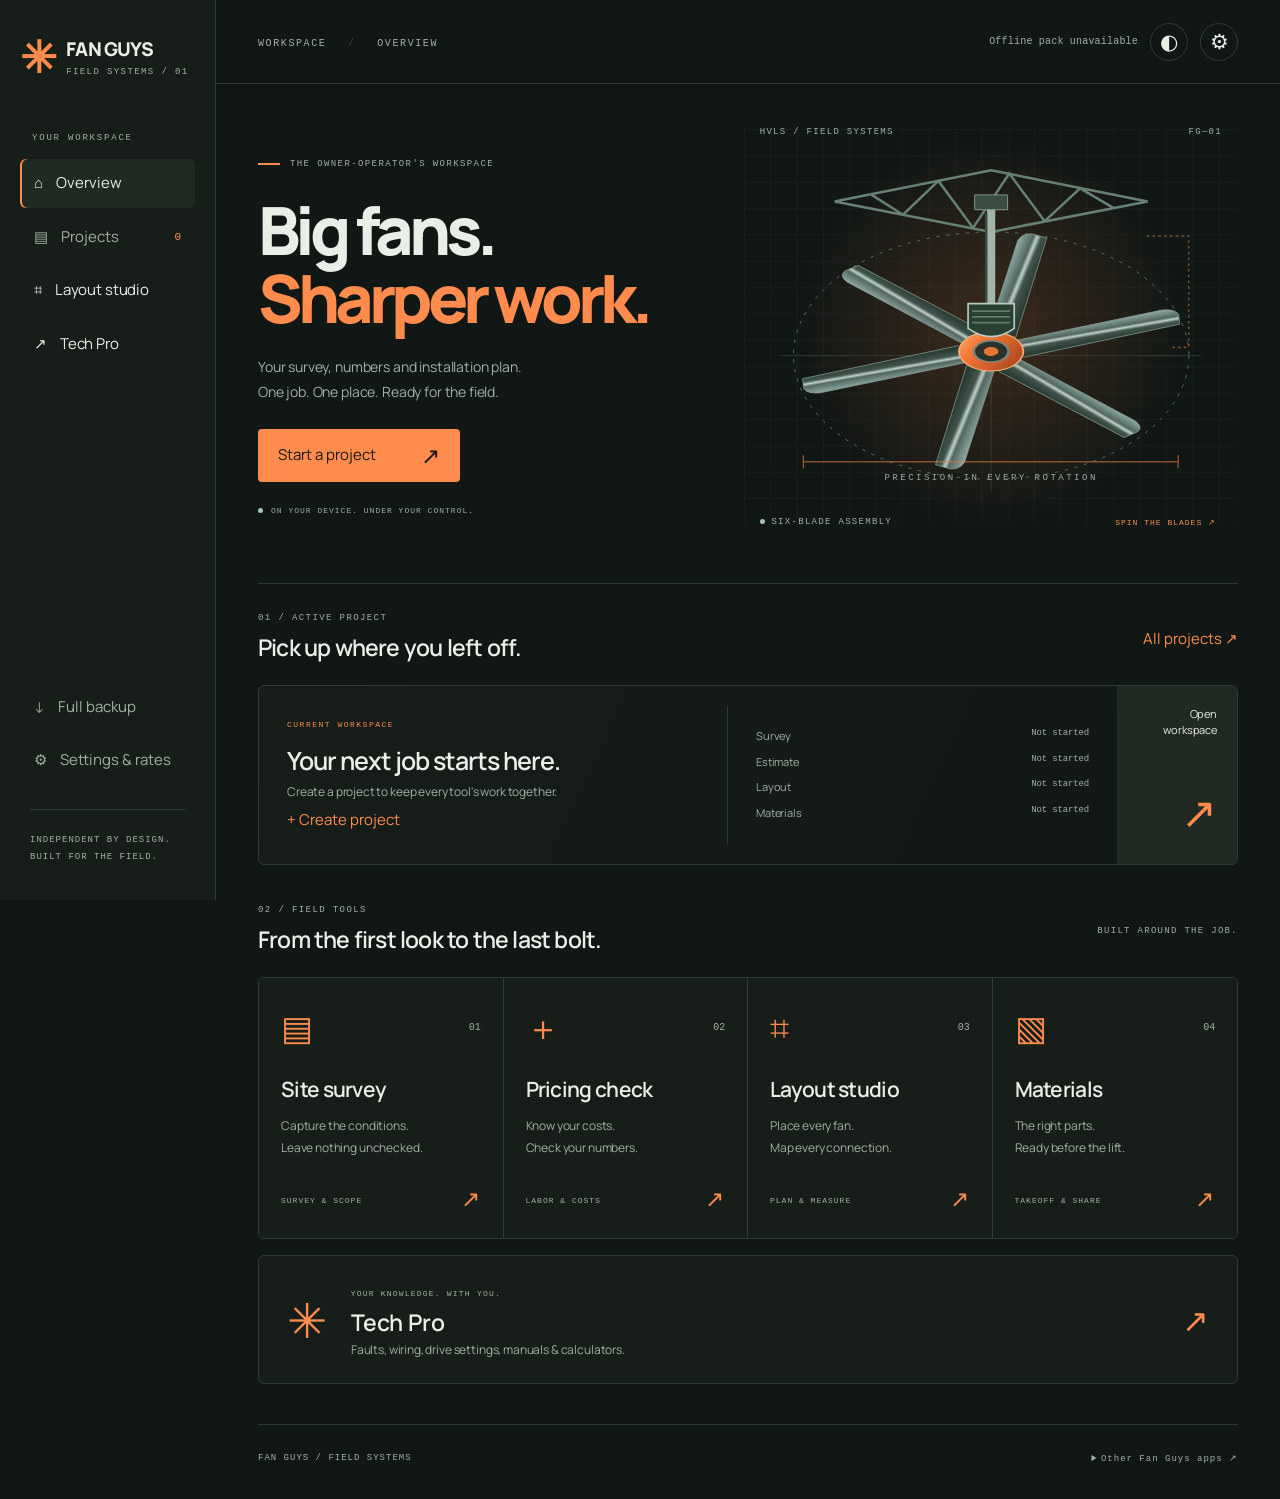
==== index.html @ 29562579 "Fan Guys Tools V2 test copy (isolated storage) Rebuilt package with these changes: its own app name/" ====
<!doctype html><html lang="en" data-theme="dark"><head><meta charset="utf-8"><meta name="viewport" content="width=device-width, initial-scale=1, viewport-fit=cover"><meta name="theme-color" content="#111514"><meta name="apple-mobile-web-app-capable" content="yes"><meta name="apple-mobile-web-app-status-bar-style" content="black-translucent"><title>Fan Guys · Field workspace</title><link rel="manifest" href="manifest.json"><link rel="apple-touch-icon" href="apple-touch-icon.png"><link rel="stylesheet" href="shared/workspace.css"><link rel="stylesheet" href="shared/home.css"><script src="shared/store.js"></script><script src="shared/home.js" defer></script></head><body class="home">
<aside class="rail"><a class="wordmark" href="./"><span class="brandmark">✳</span><span>FAN GUYS<small>FIELD SYSTEMS / 01</small></span></a><div class="rail-label">YOUR WORKSPACE</div><button class="rail-link active" data-action="home">⌂ <span>Overview</span></button><button class="rail-link" data-action="jobs">▤ <span>Projects</span><span id="jobCount" class="rail-count">0</span></button><a class="rail-link" href="layout/">⌗ <span>Layout studio</span></a><a class="rail-link" href="tech/">↗ <span>Tech Pro</span></a><div class="rail-bottom"><button class="rail-link" data-action="backup">↓ <span>Full backup</span></button><button class="rail-link" data-action="settings">⚙ <span>Settings & rates</span></button><div class="rail-foot">INDEPENDENT BY DESIGN.<br>BUILT FOR THE FIELD.</div></div></aside>
<div class="main-shell"><a id="toLauncher" href="https://thefanguys.github.io/" hidden style="padding:10px 16px 0;color:var(--orange,#F28C0F);font-weight:700;text-decoration:none">‹ All Fan Guys apps</a><header class="home-header"><div><span class="mobile-brand">✳ FAN GUYS</span><span class="desktop-breadcrumb">WORKSPACE <span>/</span> OVERVIEW</span></div><div class="header-actions"><span class="connection" id="offlineState">Checking offline pack</span><button class="round-button" id="themeButton" aria-label="Toggle daylight theme">◐</button><button class="round-button" data-action="settings" aria-label="Settings">⚙</button></div></header>
<main><section class="hero"><div class="hero-copy"><div class="eyebrow"><span class="orange-line"></span> THE OWNER-OPERATOR'S WORKSPACE</div><h1>Big fans.<br><span>Sharper work.</span></h1><p>Your survey, numbers and installation plan.<br>One job. One place. Ready for the field.</p><button class="primary" id="heroResume">Start a project <span>↗</span></button><div class="hero-caption"><span class="status-dot"></span> ON YOUR DEVICE. UNDER YOUR CONTROL.</div></div>
<div class="fan-art" aria-label="Interactive six-blade HVLS fan illustration"><div class="art-label">HVLS / FIELD SYSTEMS<span>FG—01</span></div><svg viewBox="0 0 600 480" role="img" aria-label="Six-blade fan suspended from a fixed structural mount"><defs><linearGradient id="metal" x1="0" y1="0" x2="0" y2="1"><stop stop-color="#8eaaa3"/><stop offset=".38" stop-color="#526760"/><stop offset=".48" stop-color="#bed1c9"/><stop offset=".6" stop-color="#40554c"/><stop offset="1" stop-color="#22332c"/></linearGradient><linearGradient id="hub" x2="1" y2="1"><stop stop-color="#edb67b"/><stop offset=".3" stop-color="#f77735"/><stop offset="1" stop-color="#9c401e"/></linearGradient><radialGradient id="glow"><stop stop-color="#ee7734" stop-opacity=".2"/><stop offset="1" stop-color="#ee7734" stop-opacity="0"/></radialGradient><pattern id="grid" width="32" height="32" patternUnits="userSpaceOnUse"><path d="M32 0H0V32" fill="none" stroke="#759282" stroke-opacity=".13"/></pattern></defs><rect width="600" height="480" fill="url(#grid)"/><circle cx="300" cy="245" r="235" fill="url(#glow)"/><g fill="none" stroke="#668174" stroke-width="1"><ellipse cx="300" cy="275" rx="240" ry="150" stroke-dasharray="4 8"/><path d="M45 275H555M300 110V440" stroke-opacity=".35"/><path d="M110 88L300 50 490 88M110 88L300 125 490 88M155 80L193 104 236 63 278 120 322 54 365 112 408 72 449 96" stroke-width="3"/><path d="M300 88V218" stroke="#a3b5aa" stroke-width="10"/><path d="M294 102V216" stroke="#354b3e" stroke-width="3"/><path d="M280 80H320V98H280Z" fill="#394d42" stroke="#95a99b"/></g><g transform="translate(300 270) scale(1 .61) rotate(-16)"><g id="artRotor"><g fill="url(#metal)" stroke="#8ba295" stroke-width="1"><path id="blade" d="M20 -12 L222 -22 Q238 -20 239 -8 L235 11 35 22Z"/><use href="#blade" transform="rotate(60)"/><use href="#blade" transform="rotate(120)"/><use href="#blade" transform="rotate(180)"/><use href="#blade" transform="rotate(240)"/><use href="#blade" transform="rotate(300)"/></g><circle r="39" fill="url(#hub)" stroke="#f9ae75" stroke-width="2"/><circle r="21" fill="#2a322b" stroke="#7a887b" stroke-width="3"/><circle r="9" fill="#e47737"/></g></g><g fill="none" stroke="#baccbd" stroke-width="2"><path d="M272 212H328V242Q300 262 272 242Z" fill="#283f31"/><path d="M277 221H323M277 228H323M277 235H323" stroke="#657b6a"/></g><g fill="none" stroke="#e77a3d" stroke-width="1"><path d="M72 404H527M72 396V412M527 396V412"/><path d="M489 130H540V265H519" stroke-dasharray="3 4"/></g><text x="300" y="426" text-anchor="middle" fill="#9cab9f" font-family="monospace" font-size="11" letter-spacing="3">PRECISION IN EVERY ROTATION</text></svg><div class="art-footer"><span><i class="status-dot"></i> SIX-BLADE ASSEMBLY</span><button id="spinFan" aria-label="Spin fan illustration">SPIN THE BLADES ↗</button></div></div></section>
<section id="recoveryBanner" class="recovery-banner" hidden><div><b>Your previous work is safe.</b><p>Bring legacy tool drafts into a project when you're ready.</p></div><button class="secondary" data-action="recover">Review saved work ↗</button></section>
<section class="project-section"><div class="section-heading"><div><span class="eyebrow">01 / ACTIVE PROJECT</span><h2>Pick up where you left off.</h2></div><button class="text-button" data-action="jobs">All projects ↗</button></div><div class="project-panel"><div class="project-identity"><span class="project-badge">CURRENT WORKSPACE</span><h3 id="projectName">Your next job starts here.</h3><p id="projectAddress">Create a project to keep every tool's work together.</p><button class="text-button" id="editProject">+ Create project</button></div><div class="project-progress" id="projectProgress"></div><a class="project-open" href="survey/" id="projectResume"><span>Open workspace</span><b>↗</b></a></div></section>
<section class="tool-section"><div class="section-heading"><div><span class="eyebrow">02 / FIELD TOOLS</span><h2>From the first look to the last bolt.</h2></div><span class="section-aside">BUILT AROUND THE JOB.</span></div><div class="tool-grid">
<a class="tool-link" href="survey/"><span class="tool-top"><span class="tool-icon">▤</span><small>01</small></span><h3>Site survey</h3><p>Capture the conditions.<br>Leave nothing unchecked.</p><span class="tool-bottom">SURVEY & SCOPE <b>↗</b></span></a>
<a class="tool-link" href="estimate/"><span class="tool-top"><span class="tool-icon">＋</span><small>02</small></span><h3>Pricing check</h3><p>Know your costs.<br>Check your numbers.</p><span class="tool-bottom">LABOR & COSTS <b>↗</b></span></a>
<a class="tool-link" href="layout/"><span class="tool-top"><span class="tool-icon">⌗</span><small>03</small></span><h3>Layout studio</h3><p>Place every fan.<br>Map every connection.</p><span class="tool-bottom">PLAN & MEASURE <b>↗</b></span></a>
<a class="tool-link" href="materials/"><span class="tool-top"><span class="tool-icon">▧</span><small>04</small></span><h3>Materials</h3><p>The right parts.<br>Ready before the lift.</p><span class="tool-bottom">TAKEOFF & SHARE <b>↗</b></span></a>
</div><a class="tech-strip" href="tech/"><span class="tech-plus">✳</span><div><small>YOUR KNOWLEDGE. WITH YOU.</small><h3>Tech Pro</h3><p>Faults, wiring, drive settings, manuals & calculators.</p></div><span class="tech-arrow">↗</span></a></section>
<footer class="home-footer"><span>FAN GUYS / FIELD SYSTEMS</span><details><summary>Other Fan Guys apps ↗</summary><a href="https://thefanguys.github.io/Fan-Guys-Books/" target="_blank" rel="noopener">Books · Invoices & ledger ↗</a><a href="https://thefanguys.github.io/FanOSProDigitalTwin/" target="_blank" rel="noopener">FanOS Digital Twin ↗</a><a href="https://thefanguys.github.io/Vivid-Air-Authorized-Installer-Program/" target="_blank" rel="noopener">Installer program ↗</a></details></footer></main></div>
<nav class="home-mobile-nav" aria-label="Workspace"><button data-action="home" aria-current="page">⌂<span>Overview</span></button><button data-action="jobs">▤<span>Projects</span></button><a href="tech/">✳<span>Tech Pro</span></a><button data-action="settings">⚙<span>Settings</span></button></nav>
<dialog id="panel"><header><h2 id="panelTitle"></h2><button id="closePanel" class="round-button" aria-label="Close dialog">×</button></header><div id="panelContent"></div></dialog><div id="homeToast" role="status"></div><input type="file" id="backupInput" accept="application/json,.json" hidden>
<script>try{if(/from=launcher/.test(location.search))sessionStorage.setItem("fgt-from-launcher","1");if(sessionStorage.getItem("fgt-from-launcher"))document.getElementById("toLauncher").hidden=false}catch(e){}</script></body></html>
---- shared/workspace.css ----
@font-face{font-family:'Field Sans';src:url('vendor/manrope-400.ttf');font-weight:400;font-display:swap}
@font-face{font-family:'Field Sans';src:url('vendor/manrope-500.ttf');font-weight:500;font-display:swap}
@font-face{font-family:'Field Sans';src:url('vendor/manrope-600.ttf');font-weight:600;font-display:swap}
@font-face{font-family:'Field Sans';src:url('vendor/manrope-700.ttf');font-weight:700;font-display:swap}
@font-face{font-family:'Field Sans';src:url('vendor/manrope-800.ttf');font-weight:800;font-display:swap}
:root{--ws-bg:#111715;--ws-panel:#171e1a;--ws-raised:#202922;--ws-line:#303c33;--ws-text:#e9eee7;--ws-muted:#a2afa2;--ws-accent:#ff8b4d;--ws-danger:#ff9e93;--ws-soft:#32251c;color-scheme:dark}
:root[data-theme=light]{--ws-bg:#f2f3ed;--ws-panel:#fcfcf7;--ws-raised:#e6e9df;--ws-line:#cbd2c5;--ws-text:#19251d;--ws-muted:#566455;--ws-accent:#b94d16;--ws-danger:#b52318;--ws-soft:#f6e9dd;color-scheme:light}
*:focus-visible{outline:2px solid var(--ws-accent)!important;outline-offset:3px}button:disabled{opacity:.45;cursor:not-allowed!important}button,input,select,textarea{touch-action:manipulation}button,a,input,select{scroll-margin-top:100px}body[data-tool]{padding-top:calc(76px + env(safe-area-inset-top))!important;padding-bottom:calc(90px + env(safe-area-inset-bottom))!important;background:var(--ws-bg)!important;color:var(--ws-text)!important;font-family:'Field Sans',Arial,sans-serif!important;--bg:var(--ws-bg);--surface:var(--ws-panel);--surface2:var(--ws-raised);--panel:var(--ws-panel);--panel2:var(--ws-raised);--border:var(--ws-line);--border2:var(--ws-line);--line:var(--ws-line);--text:var(--ws-text);--text2:var(--ws-muted);--text3:var(--ws-muted);--muted:var(--ws-muted);--primary:var(--ws-accent);--primary-light:var(--ws-accent);--accent:var(--ws-accent);--accent2:var(--ws-accent);--amber:var(--ws-accent);--danger-light:#40211f;--success-light:#1c3325;--warn-light:#3d301e}
.workspace-header{height:calc(68px + env(safe-area-inset-top));padding:calc(10px + env(safe-area-inset-top)) 24px 10px;display:flex;align-items:center;gap:17px;position:fixed;top:0;left:0;right:0;border-bottom:1px solid var(--ws-line);background:var(--ws-panel);color:var(--ws-text);z-index:2000;font:14px 'Field Sans',Arial,sans-serif}.workspace-back{width:38px;height:38px;display:grid;place-items:center;font:32px Arial;color:var(--ws-accent)!important;text-decoration:none;border:1px solid var(--ws-line);border-radius:50%;flex:none}.workspace-title{display:flex;flex-direction:column;gap:4px;min-width:0;flex:1}.workspace-title small{font:9px monospace;letter-spacing:2px;text-transform:uppercase;color:var(--ws-muted)}.workspace-title strong{font-size:15px;overflow:hidden;text-overflow:ellipsis;white-space:nowrap}.workspace-theme{background:none;border:1px solid var(--ws-line);border-radius:50%;height:38px;width:38px;color:var(--ws-accent);font:23px Arial}#workspace-status{color:var(--ws-muted);font:10px monospace;text-align:right;max-width:125px}#workspace-status.failed{color:var(--ws-danger)}.workspace-nav{position:fixed;z-index:2000;bottom:0;left:0;right:0;background:var(--ws-panel);border-top:1px solid var(--ws-line);display:flex;justify-content:center;padding:8px 12px calc(8px + env(safe-area-inset-bottom));font:12px 'Field Sans',Arial,sans-serif;gap:8px}.workspace-nav a{padding:13px 22px;color:var(--ws-muted);text-decoration:none;border-radius:5px}.workspace-nav a[aria-current]{background:var(--ws-soft);color:var(--ws-accent)}
body[data-tool] button{min-height:40px}body[data-tool] input:not([type=checkbox]):not([type=radio]),body[data-tool] select,body[data-tool] textarea{font-size:16px!important}body[data-tool] button,body[data-tool] input,body[data-tool] select,body[data-tool] textarea{font-family:'Field Sans',Arial,sans-serif!important}body[data-tool=estimate] #header{background:transparent;border:0;margin:0 auto;max-width:1050px;padding:25px 30px 15px}body[data-tool=estimate] #header .inner{max-width:none;margin:0}body[data-tool=estimate] #header .icon{display:none}body[data-tool=estimate] #header h1{font:600 42px/1.15 'Field Sans',Arial,sans-serif;letter-spacing:-2px;color:var(--ws-text)}body[data-tool=estimate] #header .brand{color:var(--ws-accent);font:10px monospace;letter-spacing:2px;margin-bottom:10px}body[data-tool=estimate] #app{max-width:1050px;padding:15px 30px;margin:0 auto}body[data-tool=estimate] .section{background:var(--ws-panel);border:1px solid var(--ws-line);border-radius:8px;padding:22px;margin-bottom:14px}body[data-tool=estimate] .lbl{color:var(--ws-muted);font:11px/1.6 'Field Sans',Arial,sans-serif;letter-spacing:1px}body[data-tool=estimate] .fan-row{background:var(--ws-bg);border-color:var(--ws-line);border-radius:5px;padding:16px}body[data-tool=estimate] .fan-row-name{font:600 16px 'Field Sans',Arial,sans-serif;color:var(--ws-text)}body[data-tool=estimate] .fan-row-rate,body[data-tool=estimate] .sub-text,body[data-tool=estimate] .tier-rates{color:var(--ws-muted)!important;font:12px/1.6 'Field Sans',Arial,sans-serif}body[data-tool=estimate] input{background:var(--ws-bg);border-color:var(--ws-line);color:var(--ws-text)}body[data-tool=estimate] .pill-btn,body[data-tool=estimate] .qty-btn{border-color:var(--ws-line);background:var(--ws-bg);color:var(--ws-text);font-size:13px}body[data-tool=estimate] .pill-btn.active{color:#171914;background:var(--ws-accent)}body[data-tool=estimate] #calc-btn{background:var(--ws-accent);font:700 16px 'Field Sans',Arial,sans-serif;letter-spacing:0;border-radius:6px;min-height:56px}body[data-tool=estimate] #results{border-color:var(--ws-line);background:var(--ws-panel);color:var(--ws-text);border-radius:8px}body[data-tool=estimate] .quote-row{border-color:var(--ws-line);background:var(--ws-soft)}body[data-tool=estimate] .quote-val{color:var(--ws-accent)}body[data-tool=estimate] .li-label,body[data-tool=estimate] .line-item{color:var(--ws-text)}.rate-issues{background:#40211f;color:#ffb3a6;padding:14px;line-height:1.7;font-size:13px}.rate-ok,.schedule-summary{padding:12px 16px;color:var(--ws-muted);font-size:12px;border-top:1px solid var(--ws-line)}
body[data-tool=survey] .app-header{position:relative;top:auto;background:var(--ws-panel);box-shadow:none;height:65px}body[data-tool=survey] .app-header h1{font-family:'Field Sans',Arial,sans-serif!important;letter-spacing:-1px}body[data-tool=survey] .tab-nav{top:calc(68px + env(safe-area-inset-top));background:var(--ws-panel)}body[data-tool=survey] .card,body[data-tool=survey] .fan-card{border:1px solid var(--ws-line);box-shadow:none}body[data-tool=survey] .page-header h2{font-family:'Field Sans',Arial,sans-serif;letter-spacing:-1px}body[data-tool=survey] .btn-primary{background:var(--ws-accent);color:#171914}body[data-tool=layout] .bar{top:calc(68px + env(safe-area-inset-top))}body[data-tool=layout] #dock{bottom:calc(59px + env(safe-area-inset-bottom));padding-bottom:8px}body[data-tool=layout] #scope{bottom:calc(195px + env(safe-area-inset-bottom))}body[data-tool=layout] #ctx{bottom:calc(137px + env(safe-area-inset-bottom))}body[data-tool=layout] .sheet{z-index:2100}body[data-tool=layout] #shellBar{top:calc(68px + env(safe-area-inset-top))}
@media(min-width:900px){body[data-tool=estimate] #app{display:grid;grid-template-columns:1fr 1fr;gap:14px;align-items:start}body[data-tool=estimate] .section{margin-bottom:0}body[data-tool=estimate] #results,body[data-tool=estimate] #calc-btn{grid-column:1/-1}body[data-tool=survey] .main-content{max-width:1100px}}
@media(max-width:600px){.workspace-header{padding-left:14px;padding-right:14px;gap:10px}.workspace-title strong{font-size:13px}#workspace-status{font-size:8px;max-width:90px}.workspace-nav{gap:0;padding-left:4px;padding-right:4px}.workspace-nav a{padding:13px 0;text-align:center;flex:1;font-size:11px}body[data-tool=estimate] #header{padding:24px 20px 8px}body[data-tool=estimate] #header h1{font-size:33px}body[data-tool=estimate] #app{padding:12px 16px}body[data-tool=estimate] .section{padding:17px}body[data-tool=estimate] .fan-row{padding:13px}body[data-tool=estimate] .fan-row-name{font-size:14px}body[data-tool=estimate] .fan-row-rate{font-size:11px}body[data-tool=estimate] .qty-btn{min-height:44px;min-width:38px}}
@media print{.workspace-header,.workspace-nav{display:none!important}body[data-tool]{padding:0!important;background:white!important;color:black!important}}
@media(prefers-reduced-motion:reduce){*{scroll-behavior:auto!important;animation-duration:.001ms!important;transition-duration:.001ms!important}}
body[data-tool=layout] #layoutSaveStatus{position:fixed;top:calc(124px + env(safe-area-inset-top));left:12px;z-index:6;font:10px 'Field Sans',sans-serif;background:var(--ws-panel);border:1px solid var(--ws-line);border-radius:4px;padding:6px 9px;color:var(--ws-muted);pointer-events:none}
body[data-tool=layout] #banner{top:calc(155px + env(safe-area-inset-top))!important}
@media(max-width:760px){body[data-tool=layout] .bar{gap:5px}body[data-tool=layout] .job .lbl{display:none}body[data-tool=layout] .job .name{font-size:12px}body[data-tool=layout] #dock .tool{min-width:0}body[data-tool=layout] #layoutSaveStatus{font-size:9px}}
.layout-layer{display:flex;gap:12px;align-items:center;min-height:46px;padding:8px 4px;border-bottom:1px solid var(--ws-line);font-size:14px}.layout-layer input{width:22px;height:22px;accent-color:var(--ws-accent)}#objectLayers{display:grid;grid-template-columns:1fr 1fr;gap:0 18px;margin:15px 0}.layout-close{margin-left:auto;width:44px;height:44px;border:1px solid var(--ws-line);background:var(--ws-raised);color:var(--ws-text);border-radius:50%;font-size:24px}.sheet h3{display:flex;align-items:center;justify-content:space-between;gap:12px}.sheet[inert]{visibility:hidden}
#layoutExportStatus:not(:empty){position:fixed;left:12px;top:calc(157px + env(safe-area-inset-top));z-index:7;color:var(--ws-accent);font:11px 'Field Sans',sans-serif;background:var(--ws-panel);padding:8px;border:1px solid var(--ws-line);border-radius:4px}
#fgtPdfReady{position:fixed;bottom:calc(80px + env(safe-area-inset-bottom));left:12px;right:12px;z-index:2600;background:var(--ws-panel);border:1px solid var(--ws-accent);padding:16px;color:var(--ws-text);font:14px 'Field Sans',sans-serif;border-radius:8px}#fgtPdfReady a{color:var(--ws-accent);font-weight:700;padding:12px;display:inline-block}
body[data-tool=layout] .cbtn,body[data-tool=layout] .iconbtn{min-height:44px}body[data-tool=layout] #layoutSaveStatus{top:calc(132px + env(safe-area-inset-top))}
---- shared/home.css ----
.home{margin:0;background:var(--ws-bg);color:var(--ws-text);font:15px/1.5 'Field Sans',Arial,sans-serif;letter-spacing:-.15px}.home *{box-sizing:border-box}.home button,.home input,.home select{font:inherit}.home button,.home a{-webkit-tap-highlight-color:transparent}.home button{cursor:pointer}.home a{color:inherit;text-decoration:none}.rail{width:216px;position:fixed;inset:0 auto 0 0;border-right:1px solid var(--ws-line);padding:34px 20px;display:flex;flex-direction:column;background:var(--ws-panel)}.wordmark{display:flex;gap:10px;align-items:center;font-size:19px;font-weight:850;letter-spacing:-.8px}.brandmark{color:var(--ws-accent);font-size:44px;line-height:1}.wordmark small{font:9px monospace;letter-spacing:1.4px;display:block;color:var(--ws-muted);margin-top:3px}.rail-label{font:9px monospace;letter-spacing:1.8px;color:var(--ws-muted);margin:55px 12px 16px}.rail-link{display:flex;align-items:center;gap:13px;border:0;color:var(--ws-muted);background:transparent;width:100%;padding:13px 14px;border-radius:6px;font-size:15px;text-align:left;margin-bottom:5px}.rail-link.active{color:var(--ws-text);background:var(--ws-raised);box-shadow:inset 2px 0 var(--ws-accent)}.rail-link:hover{background:var(--ws-raised)}.rail-count{margin-left:auto;color:var(--ws-accent);font:11px monospace}.rail-bottom{margin-top:auto}.rail-foot{border-top:1px solid var(--ws-line);padding-top:22px;margin:24px 10px 0;font:9px/1.9 monospace;letter-spacing:1px;color:var(--ws-muted)}.main-shell{margin-left:216px}.home-header{height:84px;padding:0 42px;border-bottom:1px solid var(--ws-line);display:flex;align-items:center;justify-content:space-between}.desktop-breadcrumb{font:10px monospace;letter-spacing:1.6px;color:var(--ws-muted)}.desktop-breadcrumb span{margin:0 14px;color:var(--ws-line)}.mobile-brand{display:none}.header-actions{display:flex;gap:12px;align-items:center}.connection{font:10px monospace;color:var(--ws-muted);letter-spacing:.2px}.connection.ready:before{content:'●';font-size:9px;color:#9bc2a5;margin-right:8px}.round-button{height:38px;min-width:38px;border:1px solid var(--ws-line);border-radius:50%;background:none;color:var(--ws-text);font-size:21px!important}.home main{max-width:1490px;margin:auto;padding:0 42px}.hero{display:grid;grid-template-columns:1fr 1.05fr;align-items:center;min-height:500px;gap:15px;border-bottom:1px solid var(--ws-line)}.hero-copy{padding:45px 0 38px}.eyebrow{font:9px monospace;letter-spacing:1.4px;color:var(--ws-muted);display:flex;align-items:center;gap:10px}.orange-line{height:2px;width:22px;background:var(--ws-accent)}.hero h1{font-size:clamp(46px,5.2vw,91px);line-height:1.02;letter-spacing:-5px;margin:27px 0 22px;font-weight:750}.hero h1 span{color:var(--ws-accent)}.hero p{font-size:14px;line-height:1.8;color:var(--ws-muted);margin-bottom:25px}.primary{background:var(--ws-accent);color:#171914;padding:15px 20px;border:0;border-radius:4px;font-weight:750;display:inline-flex;gap:45px;align-items:center;min-height:48px}.primary:hover{background:#ff9c60}.primary span{font-size:23px;line-height:1}.hero-caption{font:8px monospace;letter-spacing:1px;color:var(--ws-muted);margin-top:24px;display:flex;gap:8px;align-items:center}.status-dot{width:5px;height:5px;display:inline-block;border-radius:50%;background:#a4c6aa}.fan-art{align-self:stretch;display:flex;flex-direction:column;justify-content:center;position:relative;overflow:hidden}.art-label,.art-footer{display:flex;justify-content:space-between;font:9px monospace;letter-spacing:1.3px;color:var(--ws-muted);padding:10px 16px}.art-label{position:absolute;top:33px;left:0;right:0}.fan-art svg{width:100%;height:auto;max-height:460px}.art-footer{margin-top:-18px;position:relative}.art-footer button{border:0;background:none;font:8px monospace;letter-spacing:1px;color:var(--ws-accent)}#artRotor{transform-origin:0px 0px;animation:fan 34s linear infinite}.fan-art.fast #artRotor{animation-duration:3s}@keyframes fan{to{transform:rotate(360deg)}}.section-heading{display:flex;align-items:center;justify-content:space-between;margin:29px 0 20px}.section-heading h2{font-size:23px;letter-spacing:-.8px;font-weight:600;margin:7px 0 0}.text-button{border:0;padding:8px 0;background:none;color:var(--ws-accent);font-size:12px;font-weight:600}.project-panel{display:grid;grid-template-columns:1.2fr 1fr 120px;border:1px solid var(--ws-line);border-radius:6px;min-height:177px;background:linear-gradient(115deg,var(--ws-panel),var(--ws-bg));overflow:hidden}.project-identity{padding:25px 28px}.project-badge{font:8px monospace;letter-spacing:1.5px;color:var(--ws-accent)}.project-identity h3{font-size:25px;font-weight:550;letter-spacing:-1px;margin:9px 0 3px;overflow-wrap:anywhere}.project-identity p{font-size:12px;color:var(--ws-muted);margin:0}.project-progress{display:grid;align-content:center;gap:9px;padding:20px 28px;border-left:1px solid var(--ws-line);margin:20px 0}.project-step{display:flex;justify-content:space-between;font-size:11px;color:var(--ws-muted);gap:12px}.project-step b{font:9px monospace;font-weight:400;color:var(--ws-muted)}.project-step b.saved{color:#a4c6aa}.project-open{background:var(--ws-raised);padding:20px;display:flex;flex-direction:column;justify-content:space-between;align-items:flex-end;text-align:right;font-size:11px}.project-open b{font-size:43px;font-weight:300;color:var(--ws-accent)}.tool-section{margin:40px 0}.section-aside{font:9px monospace;color:var(--ws-muted);letter-spacing:1.3px}.tool-grid{display:grid;grid-template-columns:repeat(4,1fr);border:1px solid var(--ws-line);border-radius:6px;overflow:hidden}.tool-link{padding:24px 22px;background:var(--ws-panel);border-right:1px solid var(--ws-line);transition:background .2s,transform .2s;position:relative}.tool-link:last-child{border:0}.tool-link:hover{background:var(--ws-raised)}.tool-link:before{content:'';position:absolute;top:0;left:0;right:0;height:2px;background:var(--ws-accent);transform:scaleX(0);transform-origin:left;transition:transform .3s}.tool-link:hover:before{transform:scaleX(1)}.tool-top{display:flex;justify-content:space-between;align-items:center}.tool-icon{color:var(--ws-accent);font-size:34px;font-weight:300}.tool-top small{font:10px monospace;color:var(--ws-muted)}.tool-link h3{font-size:21px;letter-spacing:-.7px;font-weight:550;margin:21px 0 10px}.tool-link p{font-size:12px;line-height:1.8;color:var(--ws-muted);margin:0 0 28px}.tool-bottom{display:flex;justify-content:space-between;align-items:center;font:8px monospace;letter-spacing:1px;color:var(--ws-muted)}.tool-bottom b{font-size:23px;font-weight:300;color:var(--ws-accent)}.tech-strip{display:flex;gap:24px;align-items:center;padding:24px 28px;margin-top:16px;border:1px solid var(--ws-line);border-radius:6px;background:var(--ws-panel)}.tech-plus{color:var(--ws-accent);font-size:48px;line-height:1}.tech-strip small{font:8px monospace;color:var(--ws-muted);letter-spacing:1.2px}.tech-strip h3{font-size:23px;margin:2px 0;font-weight:550}.tech-strip p{color:var(--ws-muted);font-size:12px;margin:0}.tech-arrow{margin-left:auto;font-size:32px;color:var(--ws-accent)}.home-footer{padding:28px 0 38px;border-top:1px solid var(--ws-line);display:flex;justify-content:space-between;gap:20px;font:9px monospace;color:var(--ws-muted);letter-spacing:1px}.home-footer details a{display:block;padding:10px 0}.home-mobile-nav{display:none}.recovery-banner{padding:16px 20px;background:var(--ws-raised);border-left:2px solid var(--ws-accent);display:flex;justify-content:space-between;align-items:center;gap:14px;margin:22px 0}.recovery-banner[hidden]{display:none}.recovery-banner p{font-size:12px;color:var(--ws-muted);margin:3px 0}.secondary{min-height:44px;border:1px solid var(--ws-line);background:var(--ws-panel);color:var(--ws-text);padding:10px 16px;border-radius:5px}dialog{background:var(--ws-panel);color:var(--ws-text);border:1px solid var(--ws-line);border-radius:16px;width:min(560px,calc(100% - 24px));max-height:85dvh;padding:25px;box-shadow:0 25px 100px #0008}dialog::backdrop{background:#000a;backdrop-filter:blur(6px)}dialog>header{display:flex;justify-content:space-between;align-items:center;margin-bottom:20px}dialog h2{font-size:25px;letter-spacing:-1px;margin:0}dialog h3{font-size:17px;margin:24px 0 10px}.form-field{display:block;margin:13px 0;color:var(--ws-muted);font-size:12px}.form-field input,.form-field textarea,.form-field select{display:block;margin-top:6px;width:100%;padding:12px;background:var(--ws-bg);border:1px solid var(--ws-line);border-radius:6px;color:var(--ws-text);font-size:16px}.form-two{display:grid;grid-template-columns:2fr 1fr 1fr;gap:12px}.dialog-actions{display:flex;gap:10px;flex-wrap:wrap;margin-top:20px}.dialog-note{font-size:12px;color:var(--ws-muted);line-height:1.8}.job-row{padding:16px 0;display:flex;gap:12px;align-items:center;border-bottom:1px solid var(--ws-line)}.job-row div{flex:1;min-width:0}.job-row strong{display:block;overflow-wrap:anywhere}.job-row small{color:var(--ws-muted)}.job-row button{min-height:44px}.rates-table{width:100%;border-collapse:collapse;font-size:11px}.rates-table th{font-weight:500;color:var(--ws-muted);padding:5px}.rates-table input{width:100%;min-width:0;padding:10px 5px;background:var(--ws-bg);border:1px solid var(--ws-line);color:var(--ws-text);font-size:16px;border-radius:4px}.rates-table td{padding:4px}.rates-table td:first-child{width:75px}#homeToast{position:fixed;bottom:95px;left:50%;transform:translate(-50%,20px);background:var(--ws-text);color:var(--ws-bg);padding:12px 20px;border-radius:8px;opacity:0;pointer-events:none;transition:.2s;z-index:500;max-width:90%;font-size:13px}#homeToast.show{opacity:1;transform:translate(-50%,0)}
@media(min-width:1500px){.hero{min-height:580px}.fan-art svg{max-height:540px}}
@media(max-width:1100px){.rail{width:185px;padding:30px 14px}.main-shell{margin-left:185px}.home-header{padding:0 28px}.home main{padding:0 28px}.hero h1{letter-spacing:-3px}.hero{min-height:440px}.tool-link{padding:20px 16px}.tool-link h3{font-size:18px}.project-panel{grid-template-columns:1.2fr 1fr}.project-open{grid-column:1/-1;flex-direction:row;padding:10px 20px;align-items:center}.project-open b{font-size:24px}.section-aside{display:none}}
@media(max-width:760px){.rail{display:none}.main-shell{margin:0}.home{padding-bottom:calc(77px + env(safe-area-inset-bottom))}.home-header{height:70px;padding:calc(env(safe-area-inset-top) / 2) 20px 0}.mobile-brand{display:block;font-weight:850;font-size:19px;letter-spacing:-.7px}.desktop-breadcrumb{display:none}.header-actions{gap:8px}.header-actions button[data-action]{display:none}.connection{font-size:8px;max-width:100px;text-align:right}.home main{padding:0 20px}.hero{min-height:0;grid-template-columns:1fr;gap:0;padding-bottom:18px}.hero-copy{padding:32px 0 0}.hero .eyebrow{font-size:8px;letter-spacing:1px}.hero h1{font-size:55px;letter-spacing:-3px;margin:20px 0 16px}.hero p{font-size:13px;margin-bottom:20px}.primary{padding:13px 17px;font-size:13px;gap:40px}.hero-caption{font-size:7px;margin-top:18px}.fan-art{height:265px;margin:8px -8px 0}.fan-art svg{height:290px}.art-label{top:4px;font-size:7px}.art-footer{font-size:7px;margin-top:-20px;padding:0 15px}.art-footer button{font-size:7px}.section-heading{margin:26px 0 15px;align-items:flex-end;gap:10px}.section-heading h2{font-size:21px;line-height:1.2;max-width:250px;letter-spacing:-.7px}.section-heading .text-button{white-space:nowrap;font-size:10px}.eyebrow{font-size:8px}.project-panel{grid-template-columns:1fr}.project-identity{padding:22px}.project-identity h3{font-size:24px}.project-progress{border-left:0;border-top:1px solid var(--ws-line);margin:0 22px;padding:15px 0;grid-template-columns:1fr 1fr;gap:12px 24px}.project-step{font-size:10px}.project-step b{font-size:8px}.project-open{padding:11px 22px}.tool-section{margin:32px 0}.tool-grid{grid-template-columns:1fr 1fr}.tool-link{padding:20px 17px;border-bottom:1px solid var(--ws-line)}.tool-link:nth-child(2){border-right:0}.tool-link:nth-child(3){border-bottom:0}.tool-link h3{font-size:21px;margin-top:17px}.tool-link p{font-size:11px;margin-bottom:20px}.tool-icon{font-size:28px}.tool-bottom{font-size:7px}.tech-strip{padding:20px 17px;gap:15px}.tech-plus{font-size:36px}.tech-strip p{font-size:11px}.tech-strip h3{font-size:22px}.home-footer{font-size:7px;letter-spacing:.6px;gap:12px}.home-mobile-nav{position:fixed;bottom:0;left:0;right:0;display:flex;justify-content:space-around;background:var(--ws-panel);border-top:1px solid var(--ws-line);padding:8px 6px calc(8px + env(safe-area-inset-bottom));z-index:80}.home-mobile-nav button,.home-mobile-nav a{width:25%;border:0;background:none;color:var(--ws-muted);font-size:22px;text-align:center;display:flex;flex-direction:column;align-items:center;gap:3px}.home-mobile-nav [aria-current]{color:var(--ws-accent)}.home-mobile-nav span{font-size:9px}.recovery-banner{display:block}.recovery-banner button{margin-top:10px;font-size:11px}dialog{padding:22px;max-height:88dvh}.form-two{gap:8px}.rates-table th{font-size:9px}.rates-table td:first-child{width:62px}}
@media(prefers-reduced-motion:reduce){#artRotor{animation:none!important}.home *{transition:none!important;scroll-behavior:auto!important}}

@media(max-width:760px){.hero{position:relative;min-height:430px;overflow:hidden}.hero-copy{position:relative;z-index:1;padding:30px 0 100px}.hero h1{font-size:49px;letter-spacing:-2.8px}.hero p{max-width:280px}.fan-art{position:absolute;width:270px;height:205px;right:0;bottom:-5px;opacity:.65;pointer-events:none}.fan-art svg{height:230px}.art-label,.art-footer{display:none}.hero-caption{position:relative;z-index:2}.hero .primary{position:relative;z-index:2}}
@media(max-width:760px){.home.has-project main{display:flex;flex-direction:column}.home.has-project .project-section{order:0}.home.has-project .tool-section{order:1;margin-top:18px}.home.has-project .recovery-banner{order:2}.home.has-project .hero{order:3;min-height:245px;margin-bottom:24px}.home.has-project .hero-copy{padding:18px 0 100px}.home.has-project .hero h1{font-size:36px}.home.has-project .hero p,.home.has-project #heroResume,.home.has-project .hero-caption{display:none}.home.has-project .fan-art{width:240px;height:180px}.home.has-project .home-footer{order:4}}
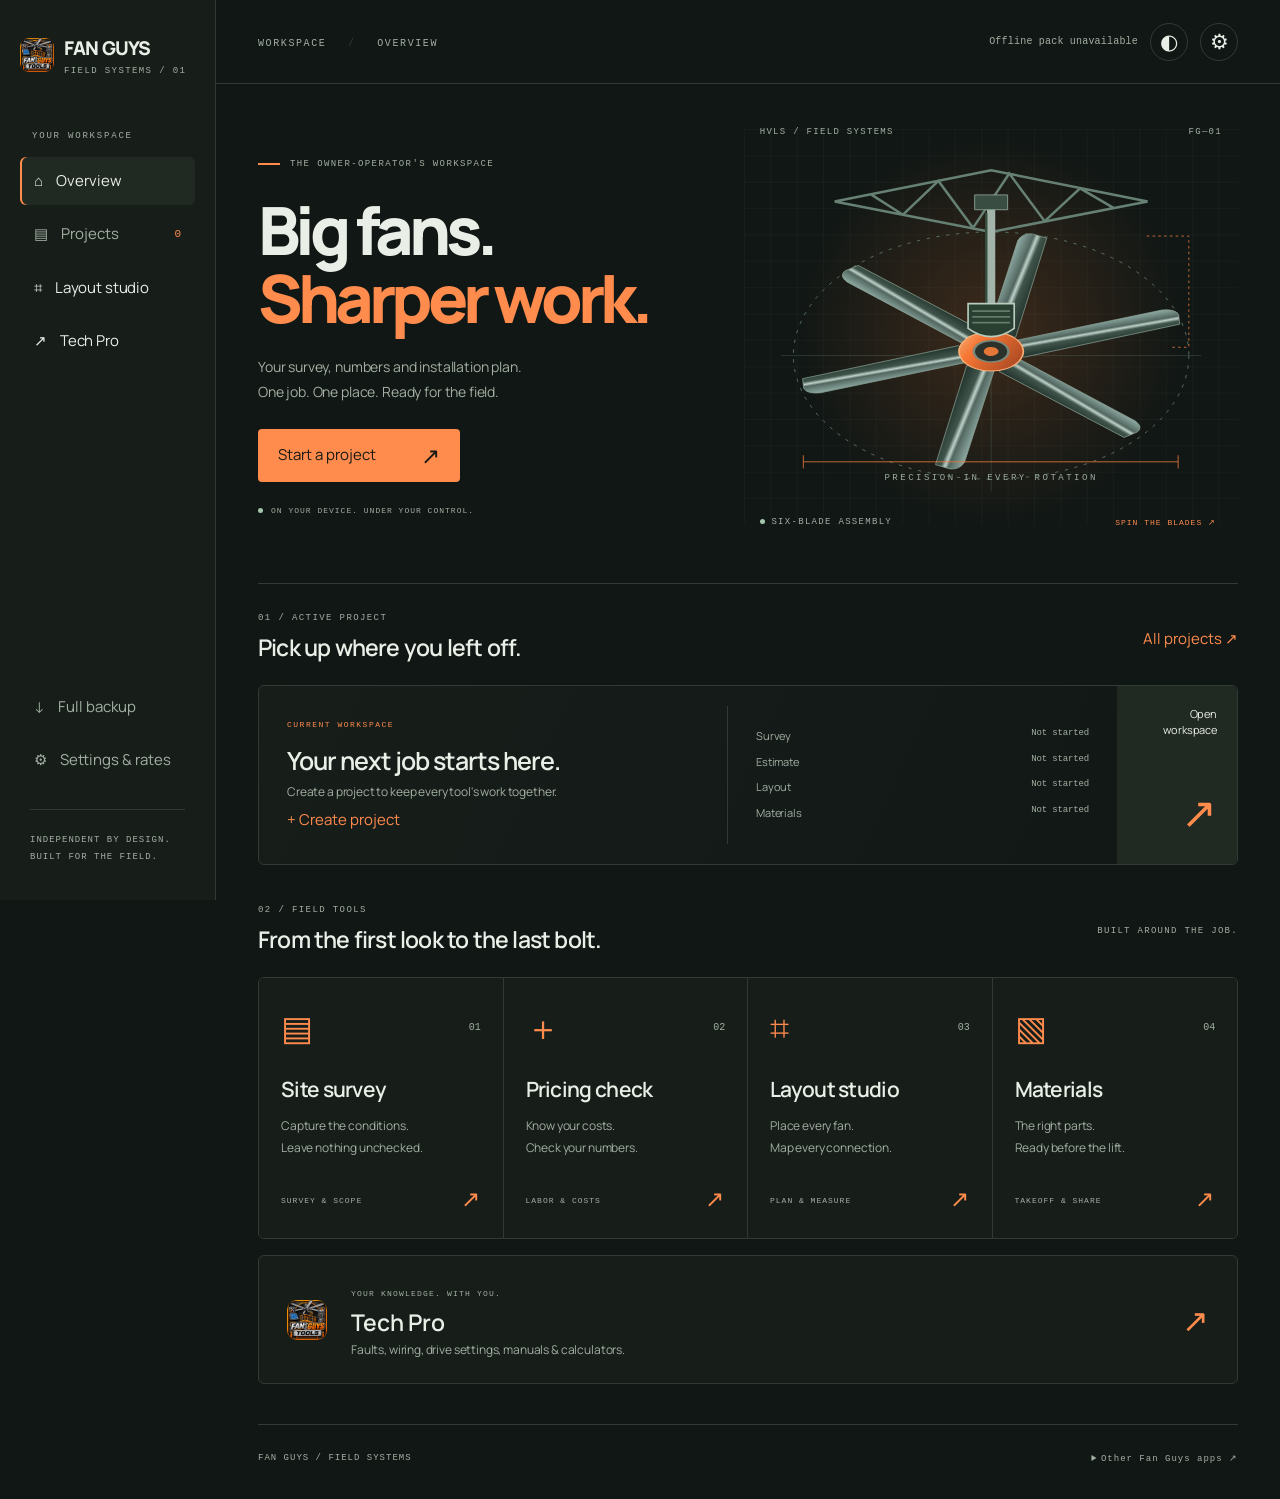
==== commit ea75a526: "Use the Fan Guys Tools logo in place of generic marks (home, Survey, Estimate, Materials, Tech Pro, " ====
--- a/index.html
+++ b/index.html
@@ -1,6 +1,6 @@
 <!doctype html><html lang="en" data-theme="dark"><head><meta charset="utf-8"><meta name="viewport" content="width=device-width, initial-scale=1, viewport-fit=cover"><meta name="theme-color" content="#111514"><meta name="apple-mobile-web-app-capable" content="yes"><meta name="apple-mobile-web-app-status-bar-style" content="black-translucent"><title>Fan Guys · Field workspace</title><link rel="manifest" href="manifest.json"><link rel="apple-touch-icon" href="apple-touch-icon.png"><link rel="stylesheet" href="shared/workspace.css"><link rel="stylesheet" href="shared/home.css"><script src="shared/store.js"></script><script src="shared/home.js" defer></script></head><body class="home">
-<aside class="rail"><a class="wordmark" href="./"><span class="brandmark">✳</span><span>FAN GUYS<small>FIELD SYSTEMS / 01</small></span></a><div class="rail-label">YOUR WORKSPACE</div><button class="rail-link active" data-action="home">⌂ <span>Overview</span></button><button class="rail-link" data-action="jobs">▤ <span>Projects</span><span id="jobCount" class="rail-count">0</span></button><a class="rail-link" href="layout/">⌗ <span>Layout studio</span></a><a class="rail-link" href="tech/">↗ <span>Tech Pro</span></a><div class="rail-bottom"><button class="rail-link" data-action="backup">↓ <span>Full backup</span></button><button class="rail-link" data-action="settings">⚙ <span>Settings & rates</span></button><div class="rail-foot">INDEPENDENT BY DESIGN.<br>BUILT FOR THE FIELD.</div></div></aside>
-<div class="main-shell"><a id="toLauncher" href="https://thefanguys.github.io/" hidden style="padding:10px 16px 0;color:var(--orange,#F28C0F);font-weight:700;text-decoration:none">‹ All Fan Guys apps</a><header class="home-header"><div><span class="mobile-brand">✳ FAN GUYS</span><span class="desktop-breadcrumb">WORKSPACE <span>/</span> OVERVIEW</span></div><div class="header-actions"><span class="connection" id="offlineState">Checking offline pack</span><button class="round-button" id="themeButton" aria-label="Toggle daylight theme">◐</button><button class="round-button" data-action="settings" aria-label="Settings">⚙</button></div></header>
+<aside class="rail"><a class="wordmark" href="./"><span class="brandmark"><img src="shared/mark.png" alt="" style="width:34px;height:34px;border-radius:9px;display:block"></span><span>FAN GUYS<small>FIELD SYSTEMS / 01</small></span></a><div class="rail-label">YOUR WORKSPACE</div><button class="rail-link active" data-action="home">⌂ <span>Overview</span></button><button class="rail-link" data-action="jobs">▤ <span>Projects</span><span id="jobCount" class="rail-count">0</span></button><a class="rail-link" href="layout/">⌗ <span>Layout studio</span></a><a class="rail-link" href="tech/">↗ <span>Tech Pro</span></a><div class="rail-bottom"><button class="rail-link" data-action="backup">↓ <span>Full backup</span></button><button class="rail-link" data-action="settings">⚙ <span>Settings & rates</span></button><div class="rail-foot">INDEPENDENT BY DESIGN.<br>BUILT FOR THE FIELD.</div></div></aside>
+<div class="main-shell"><a id="toLauncher" href="https://thefanguys.github.io/" hidden style="padding:10px 16px 0;color:var(--orange,#F28C0F);font-weight:700;text-decoration:none">‹ All Fan Guys apps</a><header class="home-header"><div><span class="mobile-brand"><img src="shared/mark.png" alt="" style="width:30px;height:30px;border-radius:8px;vertical-align:middle;margin-right:8px">FAN GUYS</span><span class="desktop-breadcrumb">WORKSPACE <span>/</span> OVERVIEW</span></div><div class="header-actions"><span class="connection" id="offlineState">Checking offline pack</span><button class="round-button" id="themeButton" aria-label="Toggle daylight theme">◐</button><button class="round-button" data-action="settings" aria-label="Settings">⚙</button></div></header>
 <main><section class="hero"><div class="hero-copy"><div class="eyebrow"><span class="orange-line"></span> THE OWNER-OPERATOR'S WORKSPACE</div><h1>Big fans.<br><span>Sharper work.</span></h1><p>Your survey, numbers and installation plan.<br>One job. One place. Ready for the field.</p><button class="primary" id="heroResume">Start a project <span>↗</span></button><div class="hero-caption"><span class="status-dot"></span> ON YOUR DEVICE. UNDER YOUR CONTROL.</div></div>
 <div class="fan-art" aria-label="Interactive six-blade HVLS fan illustration"><div class="art-label">HVLS / FIELD SYSTEMS<span>FG—01</span></div><svg viewBox="0 0 600 480" role="img" aria-label="Six-blade fan suspended from a fixed structural mount"><defs><linearGradient id="metal" x1="0" y1="0" x2="0" y2="1"><stop stop-color="#8eaaa3"/><stop offset=".38" stop-color="#526760"/><stop offset=".48" stop-color="#bed1c9"/><stop offset=".6" stop-color="#40554c"/><stop offset="1" stop-color="#22332c"/></linearGradient><linearGradient id="hub" x2="1" y2="1"><stop stop-color="#edb67b"/><stop offset=".3" stop-color="#f77735"/><stop offset="1" stop-color="#9c401e"/></linearGradient><radialGradient id="glow"><stop stop-color="#ee7734" stop-opacity=".2"/><stop offset="1" stop-color="#ee7734" stop-opacity="0"/></radialGradient><pattern id="grid" width="32" height="32" patternUnits="userSpaceOnUse"><path d="M32 0H0V32" fill="none" stroke="#759282" stroke-opacity=".13"/></pattern></defs><rect width="600" height="480" fill="url(#grid)"/><circle cx="300" cy="245" r="235" fill="url(#glow)"/><g fill="none" stroke="#668174" stroke-width="1"><ellipse cx="300" cy="275" rx="240" ry="150" stroke-dasharray="4 8"/><path d="M45 275H555M300 110V440" stroke-opacity=".35"/><path d="M110 88L300 50 490 88M110 88L300 125 490 88M155 80L193 104 236 63 278 120 322 54 365 112 408 72 449 96" stroke-width="3"/><path d="M300 88V218" stroke="#a3b5aa" stroke-width="10"/><path d="M294 102V216" stroke="#354b3e" stroke-width="3"/><path d="M280 80H320V98H280Z" fill="#394d42" stroke="#95a99b"/></g><g transform="translate(300 270) scale(1 .61) rotate(-16)"><g id="artRotor"><g fill="url(#metal)" stroke="#8ba295" stroke-width="1"><path id="blade" d="M20 -12 L222 -22 Q238 -20 239 -8 L235 11 35 22Z"/><use href="#blade" transform="rotate(60)"/><use href="#blade" transform="rotate(120)"/><use href="#blade" transform="rotate(180)"/><use href="#blade" transform="rotate(240)"/><use href="#blade" transform="rotate(300)"/></g><circle r="39" fill="url(#hub)" stroke="#f9ae75" stroke-width="2"/><circle r="21" fill="#2a322b" stroke="#7a887b" stroke-width="3"/><circle r="9" fill="#e47737"/></g></g><g fill="none" stroke="#baccbd" stroke-width="2"><path d="M272 212H328V242Q300 262 272 242Z" fill="#283f31"/><path d="M277 221H323M277 228H323M277 235H323" stroke="#657b6a"/></g><g fill="none" stroke="#e77a3d" stroke-width="1"><path d="M72 404H527M72 396V412M527 396V412"/><path d="M489 130H540V265H519" stroke-dasharray="3 4"/></g><text x="300" y="426" text-anchor="middle" fill="#9cab9f" font-family="monospace" font-size="11" letter-spacing="3">PRECISION IN EVERY ROTATION</text></svg><div class="art-footer"><span><i class="status-dot"></i> SIX-BLADE ASSEMBLY</span><button id="spinFan" aria-label="Spin fan illustration">SPIN THE BLADES ↗</button></div></div></section>
 <section id="recoveryBanner" class="recovery-banner" hidden><div><b>Your previous work is safe.</b><p>Bring legacy tool drafts into a project when you're ready.</p></div><button class="secondary" data-action="recover">Review saved work ↗</button></section>
@@ -10,7 +10,7 @@
 <a class="tool-link" href="estimate/"><span class="tool-top"><span class="tool-icon">＋</span><small>02</small></span><h3>Pricing check</h3><p>Know your costs.<br>Check your numbers.</p><span class="tool-bottom">LABOR & COSTS <b>↗</b></span></a>
 <a class="tool-link" href="layout/"><span class="tool-top"><span class="tool-icon">⌗</span><small>03</small></span><h3>Layout studio</h3><p>Place every fan.<br>Map every connection.</p><span class="tool-bottom">PLAN & MEASURE <b>↗</b></span></a>
 <a class="tool-link" href="materials/"><span class="tool-top"><span class="tool-icon">▧</span><small>04</small></span><h3>Materials</h3><p>The right parts.<br>Ready before the lift.</p><span class="tool-bottom">TAKEOFF & SHARE <b>↗</b></span></a>
-</div><a class="tech-strip" href="tech/"><span class="tech-plus">✳</span><div><small>YOUR KNOWLEDGE. WITH YOU.</small><h3>Tech Pro</h3><p>Faults, wiring, drive settings, manuals & calculators.</p></div><span class="tech-arrow">↗</span></a></section>
+</div><a class="tech-strip" href="tech/"><span class="tech-plus"><img src="shared/mark.png" alt="" style="width:40px;height:40px;border-radius:10px;display:block"></span><div><small>YOUR KNOWLEDGE. WITH YOU.</small><h3>Tech Pro</h3><p>Faults, wiring, drive settings, manuals & calculators.</p></div><span class="tech-arrow">↗</span></a></section>
 <footer class="home-footer"><span>FAN GUYS / FIELD SYSTEMS</span><details><summary>Other Fan Guys apps ↗</summary><a href="https://thefanguys.github.io/Fan-Guys-Books/" target="_blank" rel="noopener">Books · Invoices & ledger ↗</a><a href="https://thefanguys.github.io/FanOSProDigitalTwin/" target="_blank" rel="noopener">FanOS Digital Twin ↗</a><a href="https://thefanguys.github.io/Vivid-Air-Authorized-Installer-Program/" target="_blank" rel="noopener">Installer program ↗</a></details></footer></main></div>
 <nav class="home-mobile-nav" aria-label="Workspace"><button data-action="home" aria-current="page">⌂<span>Overview</span></button><button data-action="jobs">▤<span>Projects</span></button><a href="tech/">✳<span>Tech Pro</span></a><button data-action="settings">⚙<span>Settings</span></button></nav>
 <dialog id="panel"><header><h2 id="panelTitle"></h2><button id="closePanel" class="round-button" aria-label="Close dialog">×</button></header><div id="panelContent"></div></dialog><div id="homeToast" role="status"></div><input type="file" id="backupInput" accept="application/json,.json" hidden>
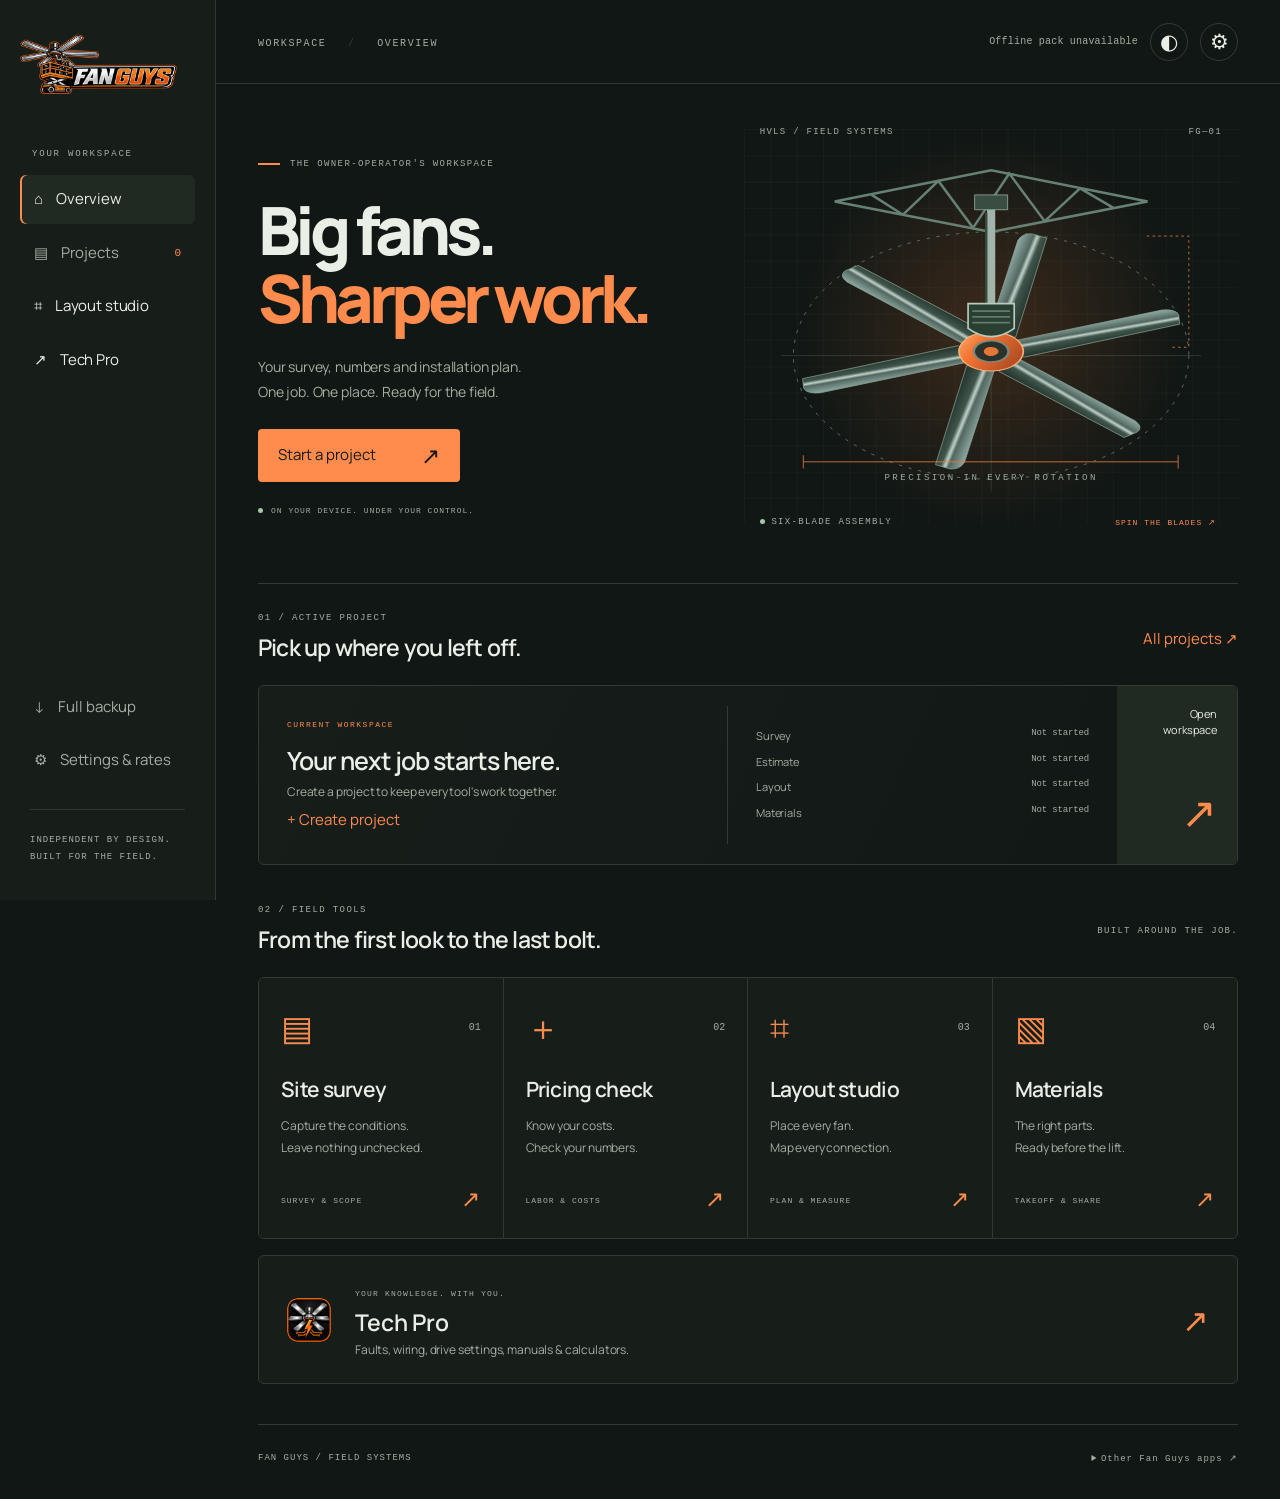
==== commit 07aace17: "Fan Guys wordmark in the home header; new Tech Pro icon replaces the green star; arrows and gear sho" ====
--- a/index.html
+++ b/index.html
@@ -1,17 +1,17 @@
 <!doctype html><html lang="en" data-theme="dark"><head><meta charset="utf-8"><meta name="viewport" content="width=device-width, initial-scale=1, viewport-fit=cover"><meta name="theme-color" content="#111514"><meta name="apple-mobile-web-app-capable" content="yes"><meta name="apple-mobile-web-app-status-bar-style" content="black-translucent"><title>Fan Guys · Field workspace</title><link rel="manifest" href="manifest.json"><link rel="apple-touch-icon" href="apple-touch-icon.png"><link rel="stylesheet" href="shared/workspace.css"><link rel="stylesheet" href="shared/home.css"><script src="shared/store.js"></script><script src="shared/home.js" defer></script></head><body class="home">
-<aside class="rail"><a class="wordmark" href="./"><span class="brandmark"><img src="shared/mark.png" alt="" style="width:34px;height:34px;border-radius:9px;display:block"></span><span>FAN GUYS<small>FIELD SYSTEMS / 01</small></span></a><div class="rail-label">YOUR WORKSPACE</div><button class="rail-link active" data-action="home">⌂ <span>Overview</span></button><button class="rail-link" data-action="jobs">▤ <span>Projects</span><span id="jobCount" class="rail-count">0</span></button><a class="rail-link" href="layout/">⌗ <span>Layout studio</span></a><a class="rail-link" href="tech/">↗ <span>Tech Pro</span></a><div class="rail-bottom"><button class="rail-link" data-action="backup">↓ <span>Full backup</span></button><button class="rail-link" data-action="settings">⚙ <span>Settings & rates</span></button><div class="rail-foot">INDEPENDENT BY DESIGN.<br>BUILT FOR THE FIELD.</div></div></aside>
-<div class="main-shell"><a id="toLauncher" href="https://thefanguys.github.io/" hidden style="padding:10px 16px 0;color:var(--orange,#F28C0F);font-weight:700;text-decoration:none">‹ All Fan Guys apps</a><header class="home-header"><div><span class="mobile-brand"><img src="shared/mark.png" alt="" style="width:30px;height:30px;border-radius:8px;vertical-align:middle;margin-right:8px">FAN GUYS</span><span class="desktop-breadcrumb">WORKSPACE <span>/</span> OVERVIEW</span></div><div class="header-actions"><span class="connection" id="offlineState">Checking offline pack</span><button class="round-button" id="themeButton" aria-label="Toggle daylight theme">◐</button><button class="round-button" data-action="settings" aria-label="Settings">⚙</button></div></header>
-<main><section class="hero"><div class="hero-copy"><div class="eyebrow"><span class="orange-line"></span> THE OWNER-OPERATOR'S WORKSPACE</div><h1>Big fans.<br><span>Sharper work.</span></h1><p>Your survey, numbers and installation plan.<br>One job. One place. Ready for the field.</p><button class="primary" id="heroResume">Start a project <span>↗</span></button><div class="hero-caption"><span class="status-dot"></span> ON YOUR DEVICE. UNDER YOUR CONTROL.</div></div>
-<div class="fan-art" aria-label="Interactive six-blade HVLS fan illustration"><div class="art-label">HVLS / FIELD SYSTEMS<span>FG—01</span></div><svg viewBox="0 0 600 480" role="img" aria-label="Six-blade fan suspended from a fixed structural mount"><defs><linearGradient id="metal" x1="0" y1="0" x2="0" y2="1"><stop stop-color="#8eaaa3"/><stop offset=".38" stop-color="#526760"/><stop offset=".48" stop-color="#bed1c9"/><stop offset=".6" stop-color="#40554c"/><stop offset="1" stop-color="#22332c"/></linearGradient><linearGradient id="hub" x2="1" y2="1"><stop stop-color="#edb67b"/><stop offset=".3" stop-color="#f77735"/><stop offset="1" stop-color="#9c401e"/></linearGradient><radialGradient id="glow"><stop stop-color="#ee7734" stop-opacity=".2"/><stop offset="1" stop-color="#ee7734" stop-opacity="0"/></radialGradient><pattern id="grid" width="32" height="32" patternUnits="userSpaceOnUse"><path d="M32 0H0V32" fill="none" stroke="#759282" stroke-opacity=".13"/></pattern></defs><rect width="600" height="480" fill="url(#grid)"/><circle cx="300" cy="245" r="235" fill="url(#glow)"/><g fill="none" stroke="#668174" stroke-width="1"><ellipse cx="300" cy="275" rx="240" ry="150" stroke-dasharray="4 8"/><path d="M45 275H555M300 110V440" stroke-opacity=".35"/><path d="M110 88L300 50 490 88M110 88L300 125 490 88M155 80L193 104 236 63 278 120 322 54 365 112 408 72 449 96" stroke-width="3"/><path d="M300 88V218" stroke="#a3b5aa" stroke-width="10"/><path d="M294 102V216" stroke="#354b3e" stroke-width="3"/><path d="M280 80H320V98H280Z" fill="#394d42" stroke="#95a99b"/></g><g transform="translate(300 270) scale(1 .61) rotate(-16)"><g id="artRotor"><g fill="url(#metal)" stroke="#8ba295" stroke-width="1"><path id="blade" d="M20 -12 L222 -22 Q238 -20 239 -8 L235 11 35 22Z"/><use href="#blade" transform="rotate(60)"/><use href="#blade" transform="rotate(120)"/><use href="#blade" transform="rotate(180)"/><use href="#blade" transform="rotate(240)"/><use href="#blade" transform="rotate(300)"/></g><circle r="39" fill="url(#hub)" stroke="#f9ae75" stroke-width="2"/><circle r="21" fill="#2a322b" stroke="#7a887b" stroke-width="3"/><circle r="9" fill="#e47737"/></g></g><g fill="none" stroke="#baccbd" stroke-width="2"><path d="M272 212H328V242Q300 262 272 242Z" fill="#283f31"/><path d="M277 221H323M277 228H323M277 235H323" stroke="#657b6a"/></g><g fill="none" stroke="#e77a3d" stroke-width="1"><path d="M72 404H527M72 396V412M527 396V412"/><path d="M489 130H540V265H519" stroke-dasharray="3 4"/></g><text x="300" y="426" text-anchor="middle" fill="#9cab9f" font-family="monospace" font-size="11" letter-spacing="3">PRECISION IN EVERY ROTATION</text></svg><div class="art-footer"><span><i class="status-dot"></i> SIX-BLADE ASSEMBLY</span><button id="spinFan" aria-label="Spin fan illustration">SPIN THE BLADES ↗</button></div></div></section>
-<section id="recoveryBanner" class="recovery-banner" hidden><div><b>Your previous work is safe.</b><p>Bring legacy tool drafts into a project when you're ready.</p></div><button class="secondary" data-action="recover">Review saved work ↗</button></section>
-<section class="project-section"><div class="section-heading"><div><span class="eyebrow">01 / ACTIVE PROJECT</span><h2>Pick up where you left off.</h2></div><button class="text-button" data-action="jobs">All projects ↗</button></div><div class="project-panel"><div class="project-identity"><span class="project-badge">CURRENT WORKSPACE</span><h3 id="projectName">Your next job starts here.</h3><p id="projectAddress">Create a project to keep every tool's work together.</p><button class="text-button" id="editProject">+ Create project</button></div><div class="project-progress" id="projectProgress"></div><a class="project-open" href="survey/" id="projectResume"><span>Open workspace</span><b>↗</b></a></div></section>
+<aside class="rail"><a class="wordmark" href="./"><img src="shared/fanguys-wordmark.png" alt="Fan Guys" style="height:60px;width:auto;display:block"></a><div class="rail-label">YOUR WORKSPACE</div><button class="rail-link active" data-action="home">⌂ <span>Overview</span></button><button class="rail-link" data-action="jobs">▤ <span>Projects</span><span id="jobCount" class="rail-count">0</span></button><a class="rail-link" href="layout/">⌗ <span>Layout studio</span></a><a class="rail-link" href="tech/">↗︎ <span>Tech Pro</span></a><div class="rail-bottom"><button class="rail-link" data-action="backup">↓ <span>Full backup</span></button><button class="rail-link" data-action="settings">⚙︎ <span>Settings & rates</span></button><div class="rail-foot">INDEPENDENT BY DESIGN.<br>BUILT FOR THE FIELD.</div></div></aside>
+<div class="main-shell"><a id="toLauncher" href="https://thefanguys.github.io/" hidden style="padding:10px 16px 0;color:var(--orange,#F28C0F);font-weight:700;text-decoration:none">‹ All Fan Guys apps</a><header class="home-header"><div><span class="mobile-brand"><img src="shared/fanguys-wordmark.png" alt="Fan Guys" style="height:52px;width:auto;display:block"></span><span class="desktop-breadcrumb">WORKSPACE <span>/</span> OVERVIEW</span></div><div class="header-actions"><span class="connection" id="offlineState">Checking offline pack</span><button class="round-button" id="themeButton" aria-label="Toggle daylight theme">◐</button><button class="round-button" data-action="settings" aria-label="Settings">⚙︎</button></div></header>
+<main><section class="hero"><div class="hero-copy"><div class="eyebrow"><span class="orange-line"></span> THE OWNER-OPERATOR'S WORKSPACE</div><h1>Big fans.<br><span>Sharper work.</span></h1><p>Your survey, numbers and installation plan.<br>One job. One place. Ready for the field.</p><button class="primary" id="heroResume">Start a project <span>↗︎</span></button><div class="hero-caption"><span class="status-dot"></span> ON YOUR DEVICE. UNDER YOUR CONTROL.</div></div>
+<div class="fan-art" aria-label="Interactive six-blade HVLS fan illustration"><div class="art-label">HVLS / FIELD SYSTEMS<span>FG—01</span></div><svg viewBox="0 0 600 480" role="img" aria-label="Six-blade fan suspended from a fixed structural mount"><defs><linearGradient id="metal" x1="0" y1="0" x2="0" y2="1"><stop stop-color="#8eaaa3"/><stop offset=".38" stop-color="#526760"/><stop offset=".48" stop-color="#bed1c9"/><stop offset=".6" stop-color="#40554c"/><stop offset="1" stop-color="#22332c"/></linearGradient><linearGradient id="hub" x2="1" y2="1"><stop stop-color="#edb67b"/><stop offset=".3" stop-color="#f77735"/><stop offset="1" stop-color="#9c401e"/></linearGradient><radialGradient id="glow"><stop stop-color="#ee7734" stop-opacity=".2"/><stop offset="1" stop-color="#ee7734" stop-opacity="0"/></radialGradient><pattern id="grid" width="32" height="32" patternUnits="userSpaceOnUse"><path d="M32 0H0V32" fill="none" stroke="#759282" stroke-opacity=".13"/></pattern></defs><rect width="600" height="480" fill="url(#grid)"/><circle cx="300" cy="245" r="235" fill="url(#glow)"/><g fill="none" stroke="#668174" stroke-width="1"><ellipse cx="300" cy="275" rx="240" ry="150" stroke-dasharray="4 8"/><path d="M45 275H555M300 110V440" stroke-opacity=".35"/><path d="M110 88L300 50 490 88M110 88L300 125 490 88M155 80L193 104 236 63 278 120 322 54 365 112 408 72 449 96" stroke-width="3"/><path d="M300 88V218" stroke="#a3b5aa" stroke-width="10"/><path d="M294 102V216" stroke="#354b3e" stroke-width="3"/><path d="M280 80H320V98H280Z" fill="#394d42" stroke="#95a99b"/></g><g transform="translate(300 270) scale(1 .61) rotate(-16)"><g id="artRotor"><g fill="url(#metal)" stroke="#8ba295" stroke-width="1"><path id="blade" d="M20 -12 L222 -22 Q238 -20 239 -8 L235 11 35 22Z"/><use href="#blade" transform="rotate(60)"/><use href="#blade" transform="rotate(120)"/><use href="#blade" transform="rotate(180)"/><use href="#blade" transform="rotate(240)"/><use href="#blade" transform="rotate(300)"/></g><circle r="39" fill="url(#hub)" stroke="#f9ae75" stroke-width="2"/><circle r="21" fill="#2a322b" stroke="#7a887b" stroke-width="3"/><circle r="9" fill="#e47737"/></g></g><g fill="none" stroke="#baccbd" stroke-width="2"><path d="M272 212H328V242Q300 262 272 242Z" fill="#283f31"/><path d="M277 221H323M277 228H323M277 235H323" stroke="#657b6a"/></g><g fill="none" stroke="#e77a3d" stroke-width="1"><path d="M72 404H527M72 396V412M527 396V412"/><path d="M489 130H540V265H519" stroke-dasharray="3 4"/></g><text x="300" y="426" text-anchor="middle" fill="#9cab9f" font-family="monospace" font-size="11" letter-spacing="3">PRECISION IN EVERY ROTATION</text></svg><div class="art-footer"><span><i class="status-dot"></i> SIX-BLADE ASSEMBLY</span><button id="spinFan" aria-label="Spin fan illustration">SPIN THE BLADES ↗︎</button></div></div></section>
+<section id="recoveryBanner" class="recovery-banner" hidden><div><b>Your previous work is safe.</b><p>Bring legacy tool drafts into a project when you're ready.</p></div><button class="secondary" data-action="recover">Review saved work ↗︎</button></section>
+<section class="project-section"><div class="section-heading"><div><span class="eyebrow">01 / ACTIVE PROJECT</span><h2>Pick up where you left off.</h2></div><button class="text-button" data-action="jobs">All projects ↗︎</button></div><div class="project-panel"><div class="project-identity"><span class="project-badge">CURRENT WORKSPACE</span><h3 id="projectName">Your next job starts here.</h3><p id="projectAddress">Create a project to keep every tool's work together.</p><button class="text-button" id="editProject">+ Create project</button></div><div class="project-progress" id="projectProgress"></div><a class="project-open" href="survey/" id="projectResume"><span>Open workspace</span><b>↗︎</b></a></div></section>
 <section class="tool-section"><div class="section-heading"><div><span class="eyebrow">02 / FIELD TOOLS</span><h2>From the first look to the last bolt.</h2></div><span class="section-aside">BUILT AROUND THE JOB.</span></div><div class="tool-grid">
-<a class="tool-link" href="survey/"><span class="tool-top"><span class="tool-icon">▤</span><small>01</small></span><h3>Site survey</h3><p>Capture the conditions.<br>Leave nothing unchecked.</p><span class="tool-bottom">SURVEY & SCOPE <b>↗</b></span></a>
-<a class="tool-link" href="estimate/"><span class="tool-top"><span class="tool-icon">＋</span><small>02</small></span><h3>Pricing check</h3><p>Know your costs.<br>Check your numbers.</p><span class="tool-bottom">LABOR & COSTS <b>↗</b></span></a>
-<a class="tool-link" href="layout/"><span class="tool-top"><span class="tool-icon">⌗</span><small>03</small></span><h3>Layout studio</h3><p>Place every fan.<br>Map every connection.</p><span class="tool-bottom">PLAN & MEASURE <b>↗</b></span></a>
-<a class="tool-link" href="materials/"><span class="tool-top"><span class="tool-icon">▧</span><small>04</small></span><h3>Materials</h3><p>The right parts.<br>Ready before the lift.</p><span class="tool-bottom">TAKEOFF & SHARE <b>↗</b></span></a>
-</div><a class="tech-strip" href="tech/"><span class="tech-plus"><img src="shared/mark.png" alt="" style="width:40px;height:40px;border-radius:10px;display:block"></span><div><small>YOUR KNOWLEDGE. WITH YOU.</small><h3>Tech Pro</h3><p>Faults, wiring, drive settings, manuals & calculators.</p></div><span class="tech-arrow">↗</span></a></section>
-<footer class="home-footer"><span>FAN GUYS / FIELD SYSTEMS</span><details><summary>Other Fan Guys apps ↗</summary><a href="https://thefanguys.github.io/Fan-Guys-Books/" target="_blank" rel="noopener">Books · Invoices & ledger ↗</a><a href="https://thefanguys.github.io/FanOSProDigitalTwin/" target="_blank" rel="noopener">FanOS Digital Twin ↗</a><a href="https://thefanguys.github.io/Vivid-Air-Authorized-Installer-Program/" target="_blank" rel="noopener">Installer program ↗</a></details></footer></main></div>
-<nav class="home-mobile-nav" aria-label="Workspace"><button data-action="home" aria-current="page">⌂<span>Overview</span></button><button data-action="jobs">▤<span>Projects</span></button><a href="tech/">✳<span>Tech Pro</span></a><button data-action="settings">⚙<span>Settings</span></button></nav>
+<a class="tool-link" href="survey/"><span class="tool-top"><span class="tool-icon">▤</span><small>01</small></span><h3>Site survey</h3><p>Capture the conditions.<br>Leave nothing unchecked.</p><span class="tool-bottom">SURVEY & SCOPE <b>↗︎</b></span></a>
+<a class="tool-link" href="estimate/"><span class="tool-top"><span class="tool-icon">＋</span><small>02</small></span><h3>Pricing check</h3><p>Know your costs.<br>Check your numbers.</p><span class="tool-bottom">LABOR & COSTS <b>↗︎</b></span></a>
+<a class="tool-link" href="layout/"><span class="tool-top"><span class="tool-icon">⌗</span><small>03</small></span><h3>Layout studio</h3><p>Place every fan.<br>Map every connection.</p><span class="tool-bottom">PLAN & MEASURE <b>↗︎</b></span></a>
+<a class="tool-link" href="materials/"><span class="tool-top"><span class="tool-icon">▧</span><small>04</small></span><h3>Materials</h3><p>The right parts.<br>Ready before the lift.</p><span class="tool-bottom">TAKEOFF & SHARE <b>↗︎</b></span></a>
+</div><a class="tech-strip" href="tech/"><span class="tech-plus"><img src="shared/techpro-mark.png" alt="" style="width:44px;height:44px;border-radius:11px;display:block"></span><div><small>YOUR KNOWLEDGE. WITH YOU.</small><h3>Tech Pro</h3><p>Faults, wiring, drive settings, manuals & calculators.</p></div><span class="tech-arrow">↗︎</span></a></section>
+<footer class="home-footer"><span>FAN GUYS / FIELD SYSTEMS</span><details><summary>Other Fan Guys apps ↗︎</summary><a href="https://thefanguys.github.io/Fan-Guys-Books/" target="_blank" rel="noopener">Books · Invoices & ledger ↗︎</a><a href="https://thefanguys.github.io/FanOSProDigitalTwin/" target="_blank" rel="noopener">FanOS Digital Twin ↗︎</a><a href="https://thefanguys.github.io/Vivid-Air-Authorized-Installer-Program/" target="_blank" rel="noopener">Installer program ↗︎</a></details></footer></main></div>
+<nav class="home-mobile-nav" aria-label="Workspace"><button data-action="home" aria-current="page">⌂<span>Overview</span></button><button data-action="jobs">▤<span>Projects</span></button><a href="tech/"><img src="shared/techpro-mark.png" alt="" style="width:26px;height:26px;border-radius:7px;display:block;margin:0 auto"><span>Tech Pro</span></a><button data-action="settings">⚙︎<span>Settings</span></button></nav>
 <dialog id="panel"><header><h2 id="panelTitle"></h2><button id="closePanel" class="round-button" aria-label="Close dialog">×</button></header><div id="panelContent"></div></dialog><div id="homeToast" role="status"></div><input type="file" id="backupInput" accept="application/json,.json" hidden>
 <script>try{if(/from=launcher/.test(location.search))sessionStorage.setItem("fgt-from-launcher","1");if(sessionStorage.getItem("fgt-from-launcher"))document.getElementById("toLauncher").hidden=false}catch(e){}</script></body></html>
